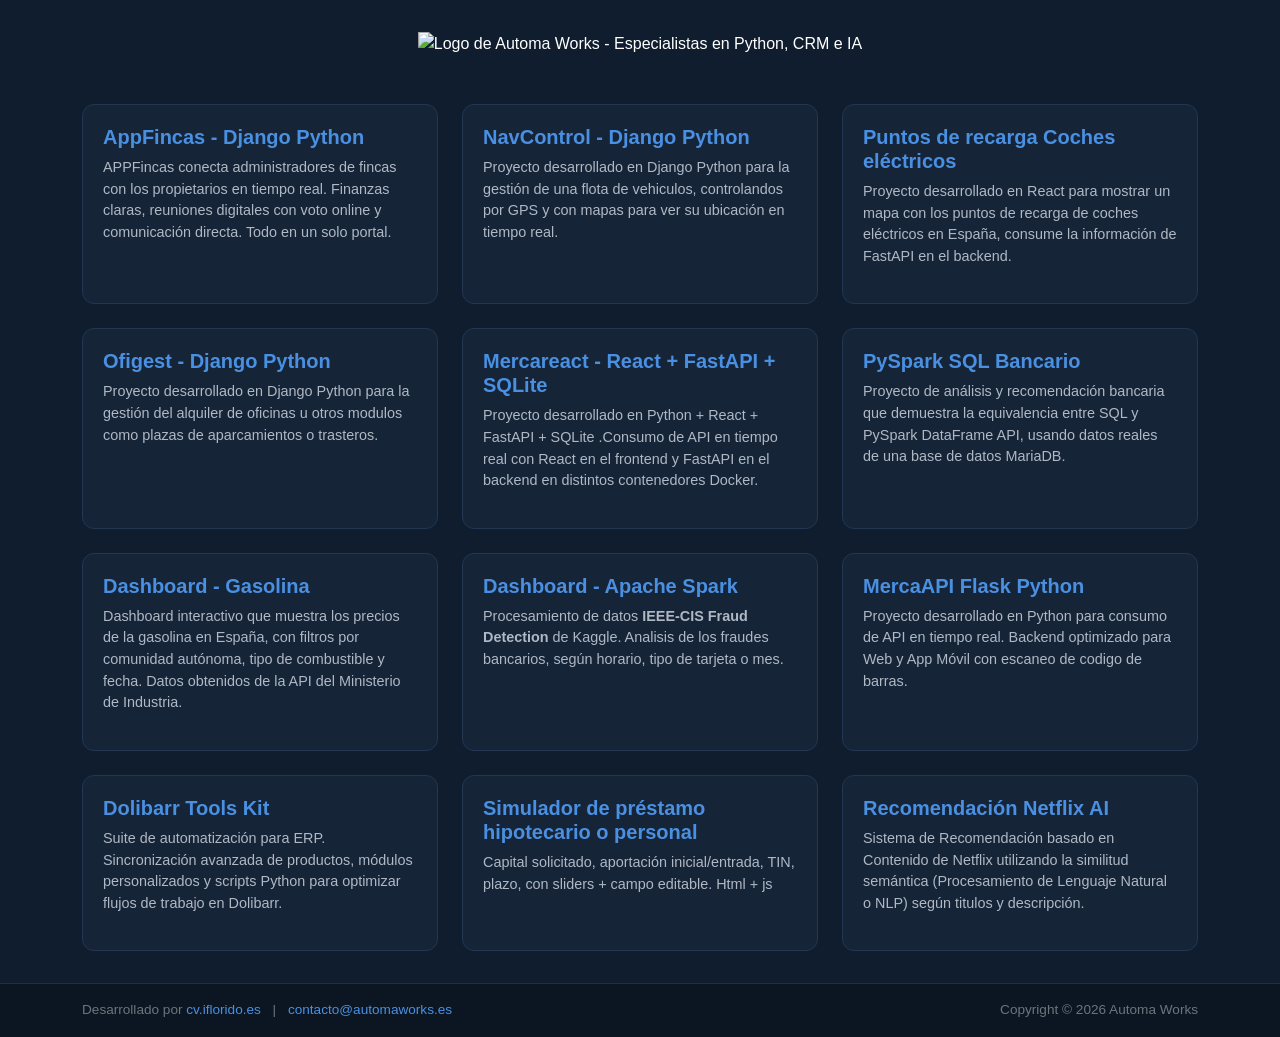
==== index.html @ ae4c9c03 "Add css" ====
<!DOCTYPE html>
<html lang="es">
<head>
    <meta charset="UTF-8">
    <meta name="viewport" content="width=device-width, initial-scale=1.0">
    
    <title>Automa Works | Python, IA y Automatización de Procesos</title>
    <meta name="description" content="Automa Works: Soluciones en Python, Integraciones CRM, IA aplicada y Automatización avanzada de Procesos para transformar tu negocio.">
    <meta name="keywords" content="Automa Works, Python, Integraciones CRM, IA aplicada, Automatización avanzada, Automatización de Procesos, Inteligencia Artificial, Desarrollo Software">
    <meta name="author" content="Automa Works">
    <meta name="robots" content="index, follow"> 
    <link rel="canonical" href="https://automaworks.es">

    <meta property="og:type" content="website">
    <meta property="og:title" content="Automa Works - Automatización e Inteligencia Artificial">
    <meta property="og:description" content="Especialistas en Python, Integraciones CRM, IA aplicada y Automatización avanzada de Procesos.">
    <meta property="og:url" content="https://automaworks.es">
    <meta property="og:site_name" content="Automa Works">
    <meta property="og:image" content="https://automaworks.es/social-share.jpg">

    <meta name="twitter:card" content="summary_large_image">
    <meta name="twitter:title" content="Automa Works | Automatización e IA">
    <meta name="twitter:description" content="Python · Integraciones CRM · IA aplicada · Automatización avanzada de Procesos.">
    <meta name="twitter:image" content="https://automaworks.es/social-share.jpg">

    <link rel="icon" href="awfavicon.ico" type="image/x-icon">

    <link href="https://cdn.jsdelivr.net/npm/bootstrap@5.3.0/dist/css/bootstrap.min.css" rel="stylesheet">

    <script async src="https://www.googletagmanager.com/gtag/js?id=G-C0XB04YH7T"></script>
    <script>
      window.dataLayer = window.dataLayer || [];
      function gtag(){dataLayer.push(arguments);}
      gtag('js', new Date());
      gtag('config', 'G-C0XB04YH7T');
    </script>

    <script type="application/ld+json">
    {
      "@context": "https://schema.org",
      "@type": "Organization",
      "name": "Automa Works",
      "url": "https://automaworks.es",
      "logo": "https://automaworks.es/automaworks.png",
      "description": "Especialistas en Python, Integraciones CRM, IA aplicada y Automatización avanzada de Procesos.",
      "sameAs": [
        "https://www.linkedin.com/in/ignacio-florido/" 
      ]
    }
    </script>

    <style>
        body {
            background-color: #0f1d2e; 
            color: #ffffff; 
            font-family: 'Segoe UI', Tahoma, Geneva, Verdana, sans-serif;
        }

        /* CAMBIO IMPORTANTE: 
           flex: 1 hace que este contenedor crezca para ocupar todo el espacio disponible
           empujando el footer hacia abajo, pero manteniendo el contenido centrado.
        */
        .main-container {
            flex: 1; 
            display: flex;
            flex-direction: column;
            justify-content: center;
            align-items: center;
            padding: 2rem 1rem;
            width: 100%; /* Asegura ancho total */
        }

        /* LOGO */
        .logo-img {
            max-width: 100%;
            height: auto;
            max-height: 280px; 
            margin-bottom: 3rem; 
            animation: fadeIn 1.5s ease-out;
        }

        /* TARJETAS DE PROYECTOS */
        .project-card {
            background-color: #162438; 
            border: 1px solid #233652;
            border-radius: 12px;
            padding: 20px;
            height: 100%; 
            transition: all 0.3s cubic-bezier(0.25, 0.8, 0.25, 1);
            text-decoration: none; 
            color: #e0e0e0;
            display: block; 
            position: relative;
            overflow: hidden;
        }

        .project-card:hover {
            transform: translateY(-8px); 
            box-shadow: 0 10px 25px rgba(0, 0, 0, 0.4);
            border-color: #4a90e2; 
            color: #ffffff;
        }

        .project-title {
            font-size: 1.25rem;
            font-weight: 700;
            margin-bottom: 0.5rem;
            color: #4a90e2; 
        }

        .project-title h2{
            font-size: 1.25rem;
            font-weight: 700;
            margin-bottom: 0.5rem;
            color: #4a90e2; 
        }


        .project-desc {
            font-size: 0.9rem;
            color: #b0b8c4;
            line-height: 1.5;
        }

        .project-card::after {
            content: '';
            position: absolute;
            bottom: 0;
            left: 0;
            width: 0%;
            height: 3px;
            background-color: #4a90e2;
            transition: width 0.3s ease;
        }

        .project-card:hover::after {
            width: 100%;
        }

        @keyframes fadeIn {
            from { opacity: 0; transform: translateY(20px); }
            to { opacity: 1; transform: translateY(0); }
        }
        
        .projects-grid {
            animation: fadeIn 1.5s ease-out 0.5s backwards; 
        }

        /* Estilos del Footer */
        .footer-custom {
            background-color: #0b1622; /* Un poco más oscuro que el body */
            font-size: 0.85rem;
            border-top: 1px solid #1f2d3d;
        }
        .footer-link {
            color: #4a90e2;
            transition: color 0.2s;
        }
        .footer-link:hover {
            color: #ffffff;
            text-decoration: underline;
        }
    </style>
</head>

<body class="d-flex flex-column min-vh-100">

    <div class="main-container">
        
        <h1 class="visually-hidden">Automa Works - Python, Integraciones CRM, IA aplicada y Automatización</h1>

        <img src="https://automaworks.es/automaworks.png?text=AUTOMA+WORKS" 
             alt="Logo de Automa Works - Especialistas en Python, CRM e IA" 
             class="img-fluid logo-img">

        <div class="container projects-grid">
            <div class="row g-4 justify-content-center">
				<div class="col-12 col-md-4">
                    <a href="https://appfincas.com" target="_blank" class="project-card">
                        <div class="project-title"><h2>AppFincas - Django Python</h2></div>
                        <p class="project-desc">
                            APPFincas conecta administradores de fincas con los propietarios en tiempo real. Finanzas claras, reuniones digitales con voto online y comunicación directa. Todo en un solo portal.
                        </p>
                    </a>
                </div>
                <div class="col-12 col-md-4">
                    <a href="https://navcontrol.automaworks.es" target="_blank" class="project-card">
                        <div class="project-title"><h2>NavControl - Django Python</h2></div>
                        <p class="project-desc">
                            Proyecto desarrollado en Django Python para la gestión de una flota de vehiculos, controlandos por GPS y con mapas para ver su ubicación en tiempo real.
                        </p>
                    </a>
                </div>
                <div class="col-12 col-md-4">
                    <a href="https://mapaelectrocarga.com" target="_blank" class="project-card">
                        <div class="project-title"><h2>Puntos de recarga Coches eléctricos</h2></div>
                        <p class="project-desc">
                            Proyecto desarrollado en React para mostrar un mapa con los puntos de recarga de coches eléctricos en España, consume la información de FastAPI en el backend.
                        </p>
                    </a>
                </div>
                <div class="col-12 col-md-4">
                    <a href="https://ofigest.automaworks.es" target="_blank" class="project-card">
                        <div class="project-title"><h2>Ofigest - Django Python</h2></div>
                        <p class="project-desc">
                            Proyecto desarrollado en Django Python para la gestión del alquiler de oficinas u otros modulos como plazas de aparcamientos o trasteros.
                            
                        </p>
                    </a>
                </div>
                     <div class="col-12 col-md-4">
                    <a href="https://mercareact.automaworks.es" target="_blank" class="project-card">
                        <div class="project-title"><h2>Mercareact - React + FastAPI + SQLite</h2></div>
                        <p class="project-desc">
                            Proyecto desarrollado en Python + React + FastAPI + SQLite .Consumo de API en tiempo real con React en el frontend y FastAPI en el backend en distintos contenedores Docker.
                        </p>
                    </a>
                </div>
                <div class="col-12 col-md-4">
                    <a href="https://scl.automaworks.es/" target="_blank" class="project-card">
                        <div class="project-title"><h2>PySpark SQL Bancario</h2></div>
                        <p class="project-desc">
                          Proyecto de análisis y recomendación bancaria que demuestra la equivalencia entre SQL y PySpark DataFrame API, usando datos reales de una base de datos MariaDB.
                        </p>
                    </a>
                </div>
				
				<div class="col-12 col-md-4">
                    <a href="https://mapagasolina.com" target="_blank" class="project-card">
                        <div class="project-title"><h2>Dashboard - Gasolina</h2></div>
                        <p class="project-desc">
                            Dashboard interactivo que muestra los precios de la gasolina en España, con filtros por comunidad autónoma, tipo de combustible y fecha. Datos obtenidos de la API del Ministerio de Industria.
                        </p>
                    </a>
                </div>

                		<div class="col-12 col-md-4">
                    <a href="https://dashfinanciero.automaworks.es" target="_blank" class="project-card">
                        <div class="project-title"><h2>Dashboard - Apache Spark</h2></div>
                        <p class="project-desc">
                            Procesamiento de datos <strong>IEEE-CIS Fraud Detection</strong> de Kaggle. Analisis de los fraudes bancarios, según horario, tipo de tarjeta o mes.
                        </p>
                    </a>
                </div>
				
				 <div class="col-12 col-md-4">
                    <a href="https://mercaapi.automaworks.es" target="_blank" class="project-card">
                        <div class="project-title"><h2>MercaAPI Flask Python</h2></div>
                        <p class="project-desc">
                            Proyecto desarrollado en Python para consumo de API en tiempo real.
                            Backend optimizado para Web y App Móvil con escaneo de codigo de barras.
                        </p>
                    </a>
                </div>

                <div class="col-12 col-md-4">
                    <a href="https://dolibarrtools.automaworks.es" target="_blank" class="project-card">
                        <div class="project-title"><h2>Dolibarr Tools Kit</h2></div>
                        <p class="project-desc">
                            Suite de automatización para ERP. Sincronización avanzada de productos, módulos personalizados y scripts Python para optimizar flujos de trabajo en Dolibarr.
                        </p>
                    </a>
                </div>

				<div class="col-12 col-md-4">
                    <a href="https://automaworks.es/calculadora/" target="_blank" class="project-card">
                        <div class="project-title"><h2>Simulador de préstamo hipotecario o personal</h2></div>
                        <p class="project-desc">
                            Capital solicitado, aportación inicial/entrada, TIN, plazo, con sliders + campo editable. Html + js
                        </p>
                    </a>
                </div>
				
                <div class="col-12 col-md-4">
                    <a href="https://peliculas.automaworks.es" target="_blank" class="project-card">
                        <div class="project-title"><h2>Recomendación Netflix AI</h2></div>
                        <p class="project-desc">
                            Sistema de Recomendación basado en Contenido de Netflix utilizando la similitud semántica (Procesamiento de Lenguaje Natural o NLP) según titulos y descripción.
                        </p>
                    </a>
                </div>

            </div>
        </div>

    </div>

    <footer class="footer-custom py-3 mt-auto">
        <div class="container">
            <div class="d-flex flex-column flex-md-row justify-content-between align-items-center text-secondary">
                
                <div class="mb-2 mb-md-0 text-center text-md-start">
                    Desarrollado por <a href="https://cv.iflorido.es" target="_blank" class="text-decoration-none footer-link">cv.iflorido.es</a>
                    <span class="mx-2 text-secondary">|</span>
                    <a href="mailto:contacto@automaworks.es" class="text-decoration-none footer-link">contacto@automaworks.es</a>
                </div>

                <div class="text-center text-md-end">
                    Copyright &copy; 2026 Automa Works
                </div>

            </div>
        </div>
    </footer>

    <script src="https://cdn.jsdelivr.net/npm/bootstrap@5.3.0/dist/js/bootstrap.bundle.min.js"></script>
</body>
</html>
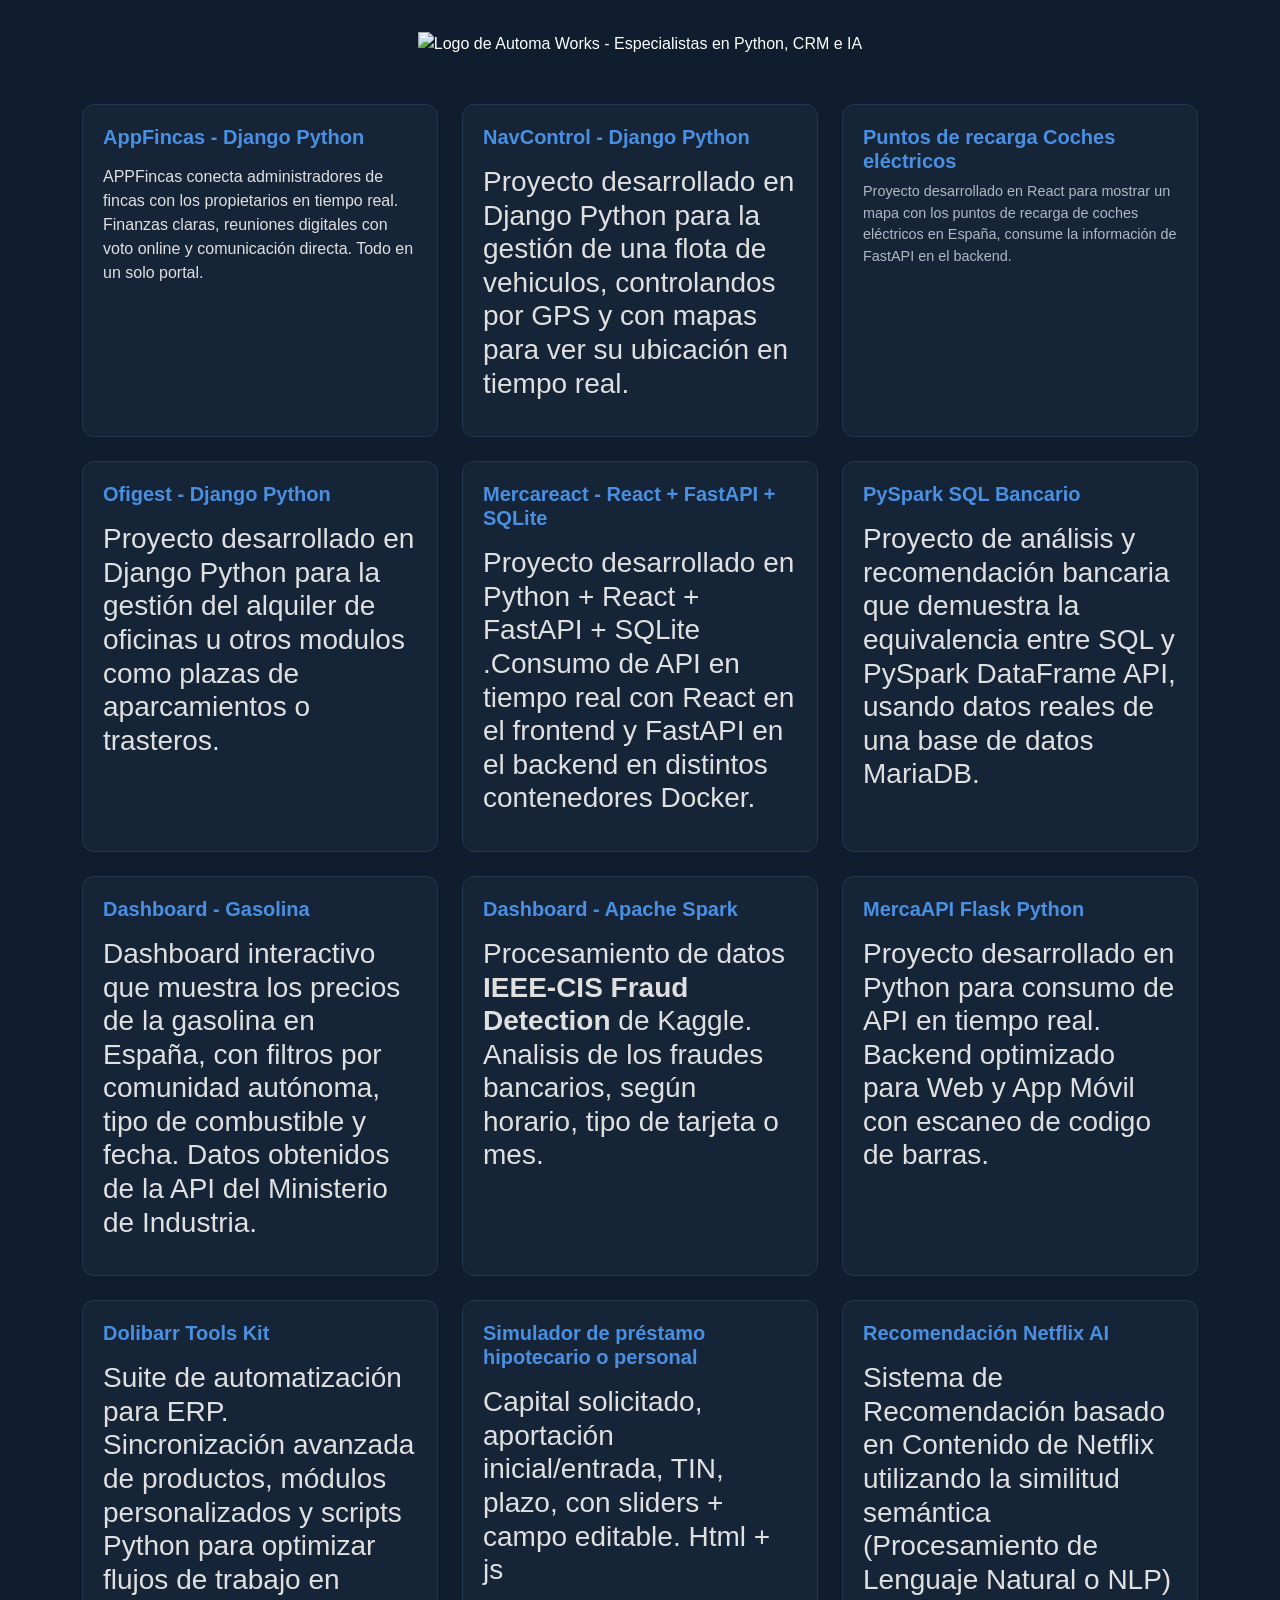
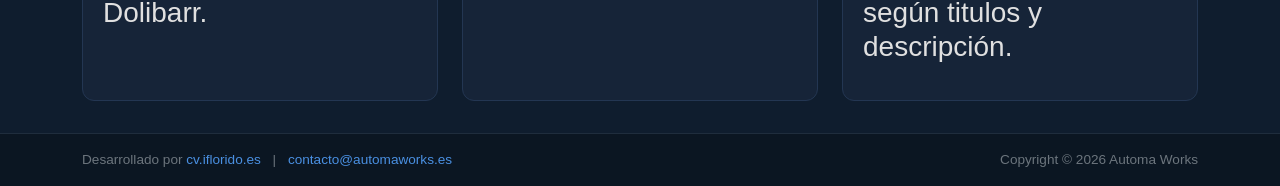
==== commit 997567d0: "add h3" ====
--- a/index.html
+++ b/index.html
@@ -121,6 +121,11 @@
             color: #b0b8c4;
             line-height: 1.5;
         }
+          .project-desc h3 {
+            font-size: 0.9rem;
+            color: #b0b8c4;
+            line-height: 1.5;
+        }
 
         .project-card::after {
             content: '';
@@ -167,7 +172,7 @@
 
     <div class="main-container">
         
-        <h1 class="visually-hidden">Automa Works - Python, Integraciones CRM, IA aplicada y Automatización</h1>
+        <h1 class="visually-hidden">AutomaWorks - Python, Integraciones CRM, IA aplicada y Automatización</h1>
 
         <img src="https://automaworks.es/automaworks.png?text=AUTOMA+WORKS" 
              alt="Logo de Automa Works - Especialistas en Python, CRM e IA" 
@@ -179,7 +184,7 @@
                     <a href="https://appfincas.com" target="_blank" class="project-card">
                         <div class="project-title"><h2>AppFincas - Django Python</h2></div>
                         <p class="project-desc">
-                            APPFincas conecta administradores de fincas con los propietarios en tiempo real. Finanzas claras, reuniones digitales con voto online y comunicación directa. Todo en un solo portal.
+                            <h3></h3>APPFincas conecta administradores de fincas con los propietarios en tiempo real. Finanzas claras, reuniones digitales con voto online y comunicación directa. Todo en un solo portal.</h3>
                         </p>
                     </a>
                 </div>
@@ -187,7 +192,7 @@
                     <a href="https://navcontrol.automaworks.es" target="_blank" class="project-card">
                         <div class="project-title"><h2>NavControl - Django Python</h2></div>
                         <p class="project-desc">
-                            Proyecto desarrollado en Django Python para la gestión de una flota de vehiculos, controlandos por GPS y con mapas para ver su ubicación en tiempo real.
+                            <h3>Proyecto desarrollado en Django Python para la gestión de una flota de vehiculos, controlandos por GPS y con mapas para ver su ubicación en tiempo real.</h3>
                         </p>
                     </a>
                 </div>
@@ -195,7 +200,7 @@
                     <a href="https://mapaelectrocarga.com" target="_blank" class="project-card">
                         <div class="project-title"><h2>Puntos de recarga Coches eléctricos</h2></div>
                         <p class="project-desc">
-                            Proyecto desarrollado en React para mostrar un mapa con los puntos de recarga de coches eléctricos en España, consume la información de FastAPI en el backend.
+                            Proyecto desarrollado en React para mostrar un mapa con los puntos de recarga de coches eléctricos en España, consume la información de FastAPI en el backend.</h3>
                         </p>
                     </a>
                 </div>
@@ -203,7 +208,7 @@
                     <a href="https://ofigest.automaworks.es" target="_blank" class="project-card">
                         <div class="project-title"><h2>Ofigest - Django Python</h2></div>
                         <p class="project-desc">
-                            Proyecto desarrollado en Django Python para la gestión del alquiler de oficinas u otros modulos como plazas de aparcamientos o trasteros.
+                            <h3>Proyecto desarrollado en Django Python para la gestión del alquiler de oficinas u otros modulos como plazas de aparcamientos o trasteros.</h3>
                             
                         </p>
                     </a>
@@ -212,7 +217,7 @@
                     <a href="https://mercareact.automaworks.es" target="_blank" class="project-card">
                         <div class="project-title"><h2>Mercareact - React + FastAPI + SQLite</h2></div>
                         <p class="project-desc">
-                            Proyecto desarrollado en Python + React + FastAPI + SQLite .Consumo de API en tiempo real con React en el frontend y FastAPI en el backend en distintos contenedores Docker.
+                            <h3>Proyecto desarrollado en Python + React + FastAPI + SQLite .Consumo de API en tiempo real con React en el frontend y FastAPI en el backend en distintos contenedores Docker.</h3>
                         </p>
                     </a>
                 </div>
@@ -220,7 +225,7 @@
                     <a href="https://scl.automaworks.es/" target="_blank" class="project-card">
                         <div class="project-title"><h2>PySpark SQL Bancario</h2></div>
                         <p class="project-desc">
-                          Proyecto de análisis y recomendación bancaria que demuestra la equivalencia entre SQL y PySpark DataFrame API, usando datos reales de una base de datos MariaDB.
+                            <h3>Proyecto de análisis y recomendación bancaria que demuestra la equivalencia entre SQL y PySpark DataFrame API, usando datos reales de una base de datos MariaDB.</h3>
                         </p>
                     </a>
                 </div>
@@ -229,7 +234,7 @@
                     <a href="https://mapagasolina.com" target="_blank" class="project-card">
                         <div class="project-title"><h2>Dashboard - Gasolina</h2></div>
                         <p class="project-desc">
-                            Dashboard interactivo que muestra los precios de la gasolina en España, con filtros por comunidad autónoma, tipo de combustible y fecha. Datos obtenidos de la API del Ministerio de Industria.
+                            <h3>Dashboard interactivo que muestra los precios de la gasolina en España, con filtros por comunidad autónoma, tipo de combustible y fecha. Datos obtenidos de la API del Ministerio de Industria.</h3>
                         </p>
                     </a>
                 </div>
@@ -238,7 +243,7 @@
                     <a href="https://dashfinanciero.automaworks.es" target="_blank" class="project-card">
                         <div class="project-title"><h2>Dashboard - Apache Spark</h2></div>
                         <p class="project-desc">
-                            Procesamiento de datos <strong>IEEE-CIS Fraud Detection</strong> de Kaggle. Analisis de los fraudes bancarios, según horario, tipo de tarjeta o mes.
+                            <h3>Procesamiento de datos <strong>IEEE-CIS Fraud Detection</strong> de Kaggle. Analisis de los fraudes bancarios, según horario, tipo de tarjeta o mes.</h3>
                         </p>
                     </a>
                 </div>
@@ -247,8 +252,8 @@
                     <a href="https://mercaapi.automaworks.es" target="_blank" class="project-card">
                         <div class="project-title"><h2>MercaAPI Flask Python</h2></div>
                         <p class="project-desc">
-                            Proyecto desarrollado en Python para consumo de API en tiempo real.
-                            Backend optimizado para Web y App Móvil con escaneo de codigo de barras.
+                            <h3>Proyecto desarrollado en Python para consumo de API en tiempo real.
+                            Backend optimizado para Web y App Móvil con escaneo de codigo de barras.</h3>
                         </p>
                     </a>
                 </div>
@@ -257,7 +262,7 @@
                     <a href="https://dolibarrtools.automaworks.es" target="_blank" class="project-card">
                         <div class="project-title"><h2>Dolibarr Tools Kit</h2></div>
                         <p class="project-desc">
-                            Suite de automatización para ERP. Sincronización avanzada de productos, módulos personalizados y scripts Python para optimizar flujos de trabajo en Dolibarr.
+                           <h3>Suite de automatización para ERP. Sincronización avanzada de productos, módulos personalizados y scripts Python para optimizar flujos de trabajo en Dolibarr.</h3>
                         </p>
                     </a>
                 </div>
@@ -266,7 +271,7 @@
                     <a href="https://automaworks.es/calculadora/" target="_blank" class="project-card">
                         <div class="project-title"><h2>Simulador de préstamo hipotecario o personal</h2></div>
                         <p class="project-desc">
-                            Capital solicitado, aportación inicial/entrada, TIN, plazo, con sliders + campo editable. Html + js
+                           <h3>Capital solicitado, aportación inicial/entrada, TIN, plazo, con sliders + campo editable. Html + js</h3>
                         </p>
                     </a>
                 </div>
@@ -275,7 +280,7 @@
                     <a href="https://peliculas.automaworks.es" target="_blank" class="project-card">
                         <div class="project-title"><h2>Recomendación Netflix AI</h2></div>
                         <p class="project-desc">
-                            Sistema de Recomendación basado en Contenido de Netflix utilizando la similitud semántica (Procesamiento de Lenguaje Natural o NLP) según titulos y descripción.
+                            <h3>Sistema de Recomendación basado en Contenido de Netflix utilizando la similitud semántica (Procesamiento de Lenguaje Natural o NLP) según titulos y descripción.</h3>
                         </p>
                     </a>
                 </div>
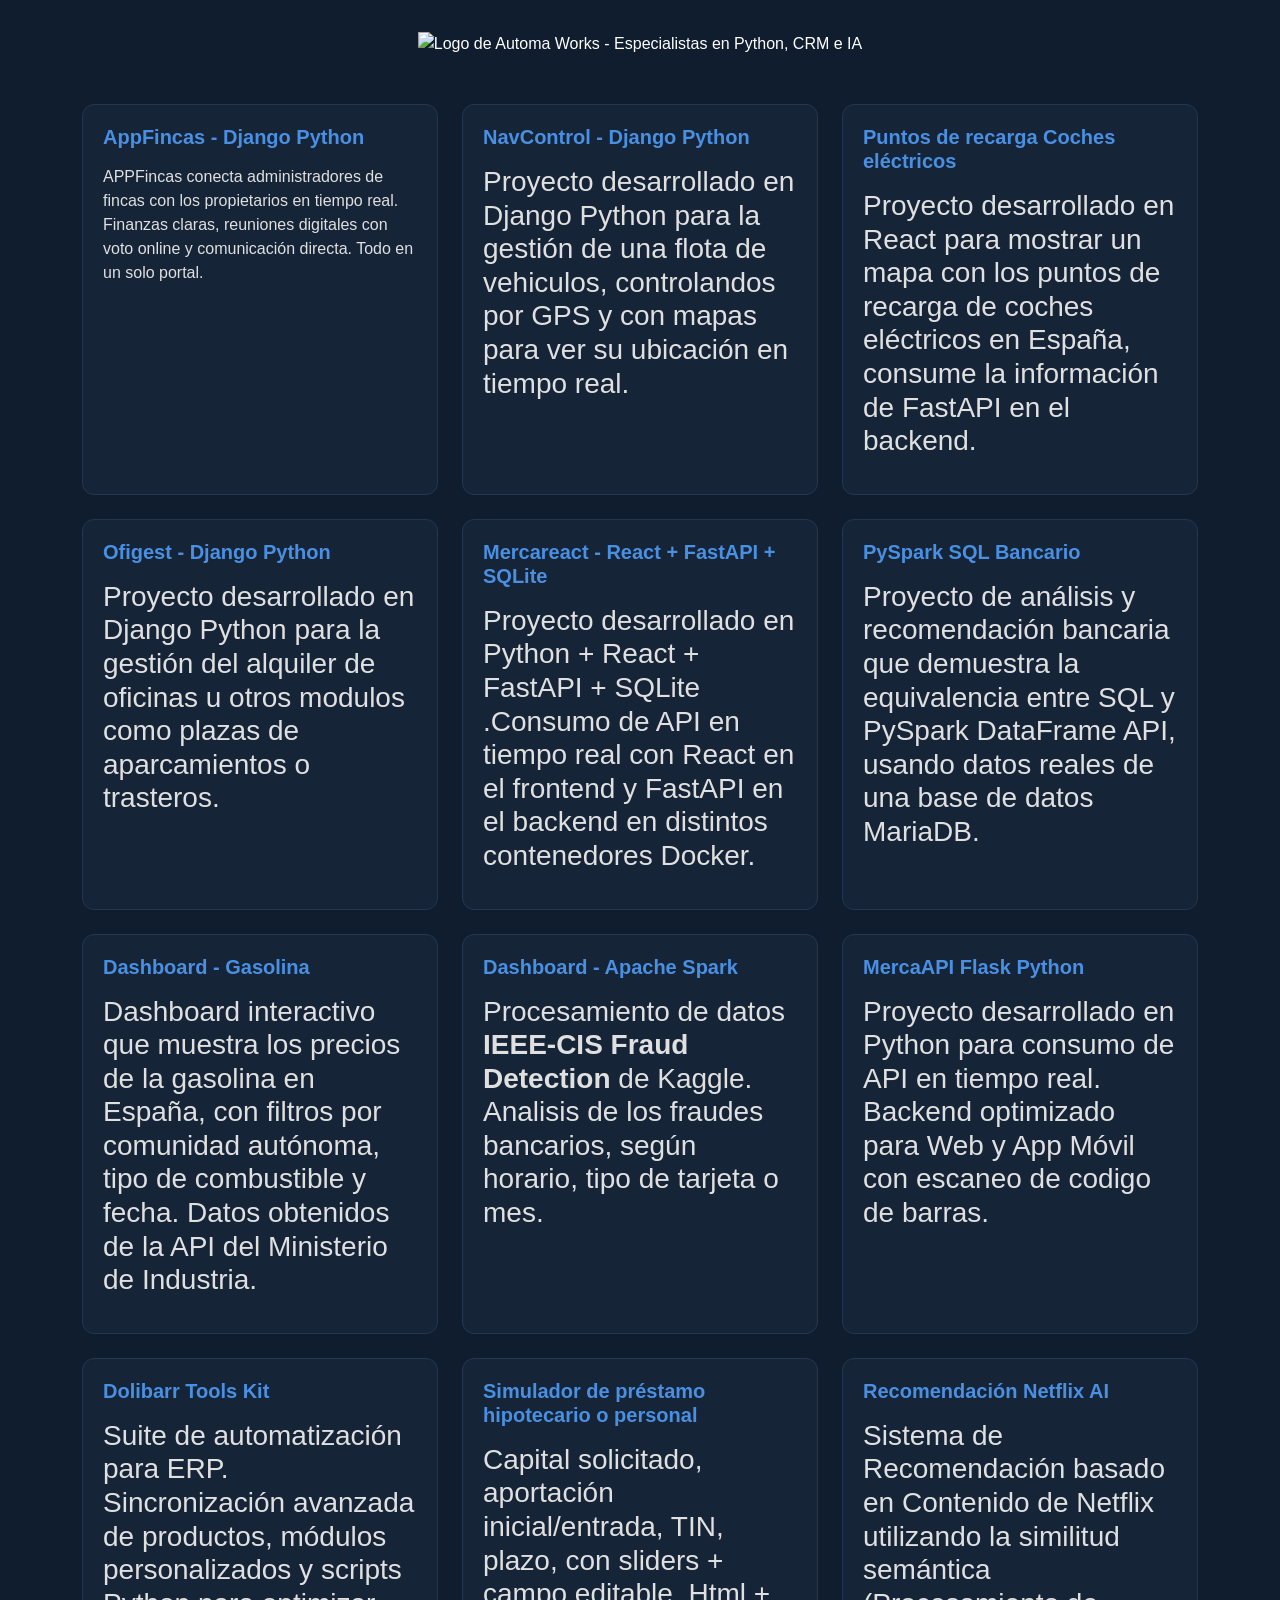
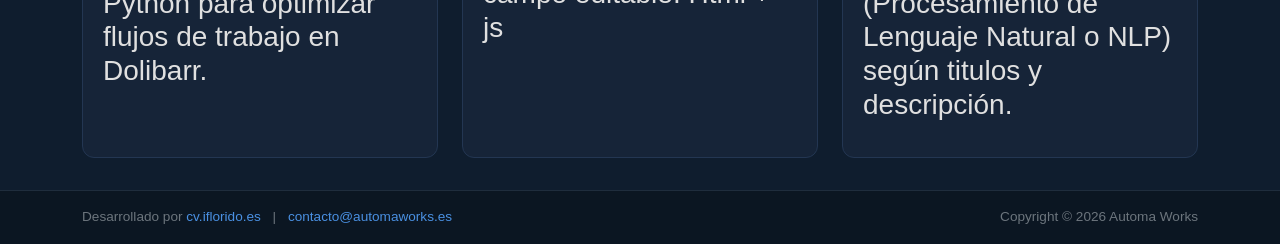
==== commit 1eedb8fb: "p" ====
--- a/index.html
+++ b/index.html
@@ -121,7 +121,7 @@
             color: #b0b8c4;
             line-height: 1.5;
         }
-          .project-desc h3 {
+        p .project-desc h3 {
             font-size: 0.9rem;
             color: #b0b8c4;
             line-height: 1.5;
@@ -200,7 +200,7 @@
                     <a href="https://mapaelectrocarga.com" target="_blank" class="project-card">
                         <div class="project-title"><h2>Puntos de recarga Coches eléctricos</h2></div>
                         <p class="project-desc">
-                            Proyecto desarrollado en React para mostrar un mapa con los puntos de recarga de coches eléctricos en España, consume la información de FastAPI en el backend.</h3>
+                            <h3>Proyecto desarrollado en React para mostrar un mapa con los puntos de recarga de coches eléctricos en España, consume la información de FastAPI en el backend.</h3>
                         </p>
                     </a>
                 </div>
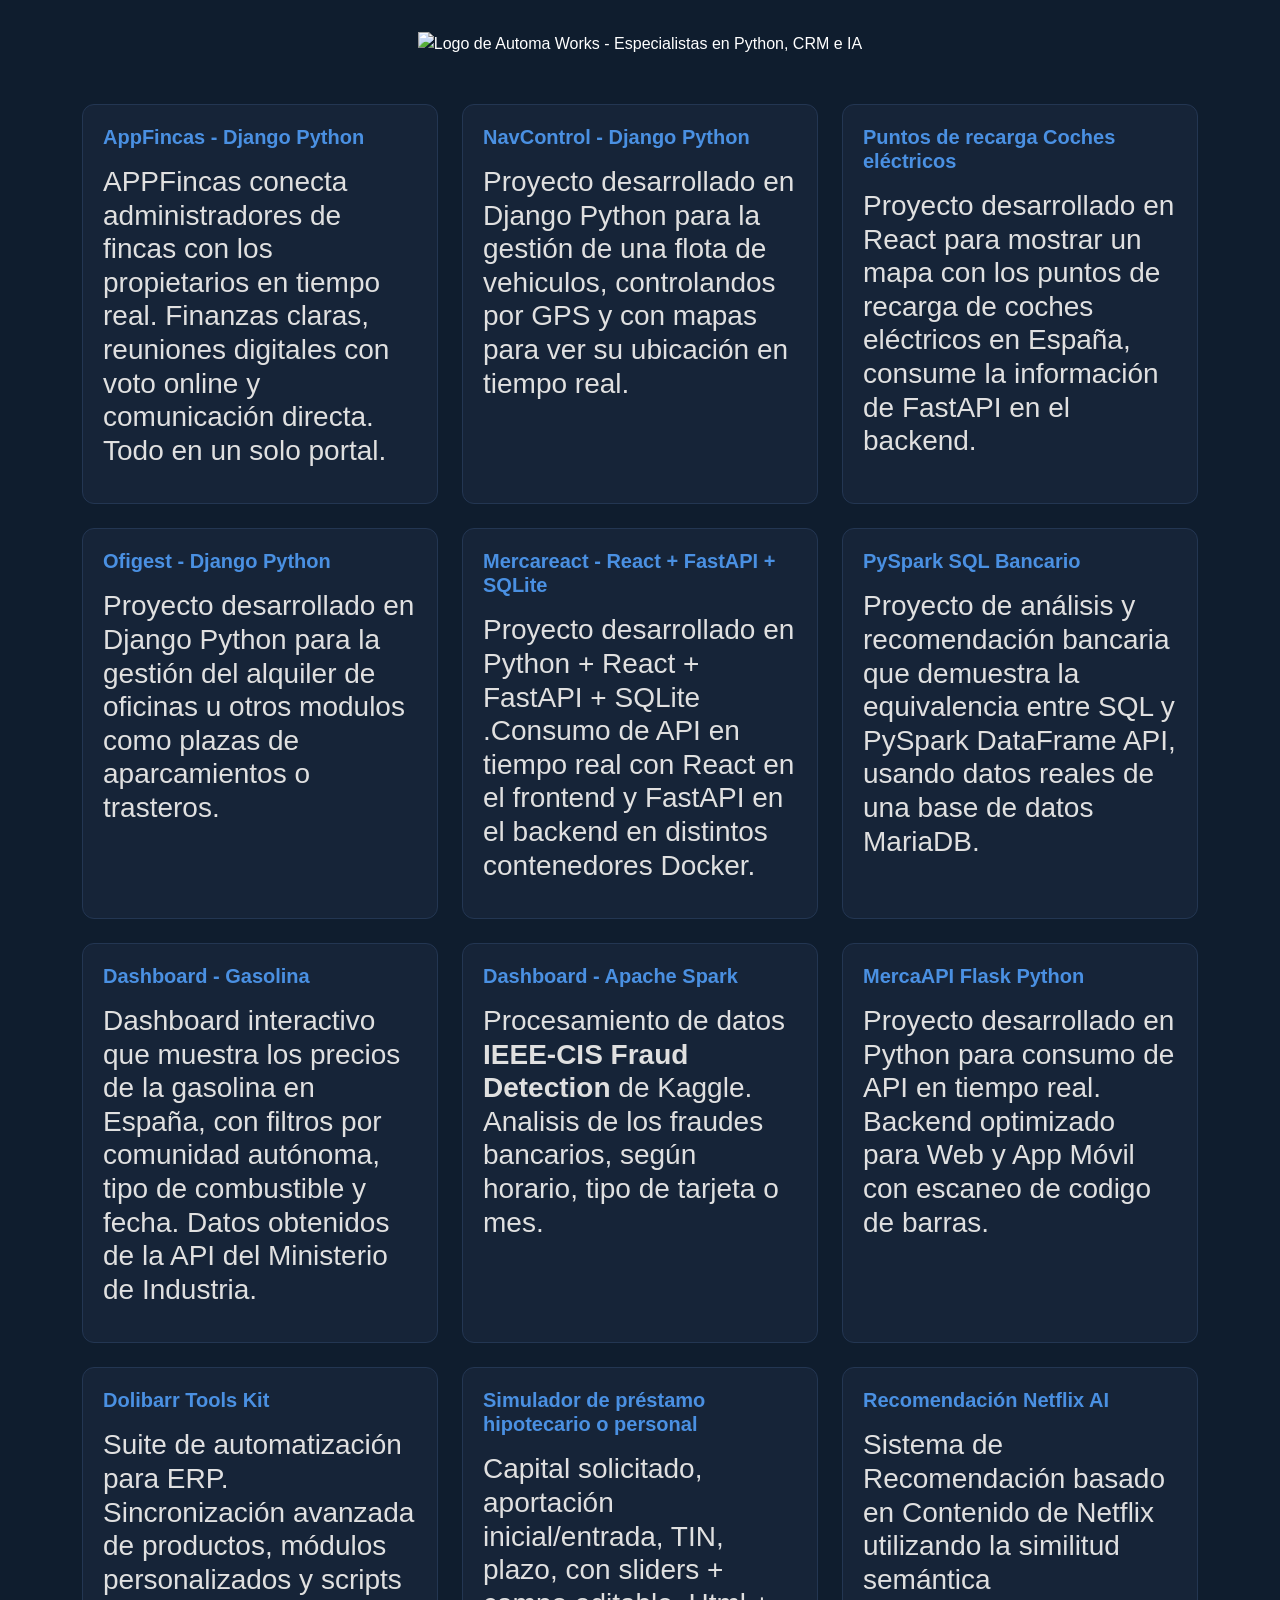
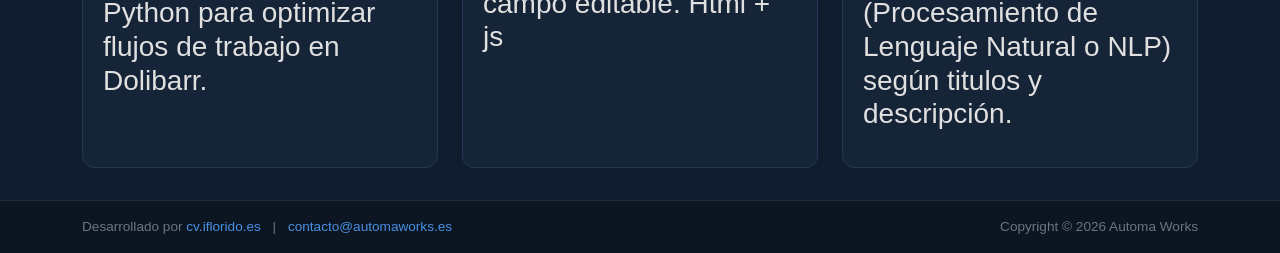
==== commit 5ef04c13: "fic" ====
--- a/index.html
+++ b/index.html
@@ -121,7 +121,7 @@
             color: #b0b8c4;
             line-height: 1.5;
         }
-        p .project-desc h3 {
+        .project-desc p h3 {
             font-size: 0.9rem;
             color: #b0b8c4;
             line-height: 1.5;
@@ -184,7 +184,7 @@
                     <a href="https://appfincas.com" target="_blank" class="project-card">
                         <div class="project-title"><h2>AppFincas - Django Python</h2></div>
                         <p class="project-desc">
-                            <h3></h3>APPFincas conecta administradores de fincas con los propietarios en tiempo real. Finanzas claras, reuniones digitales con voto online y comunicación directa. Todo en un solo portal.</h3>
+                            <h3>APPFincas conecta administradores de fincas con los propietarios en tiempo real. Finanzas claras, reuniones digitales con voto online y comunicación directa. Todo en un solo portal.</h3>
                         </p>
                     </a>
                 </div>
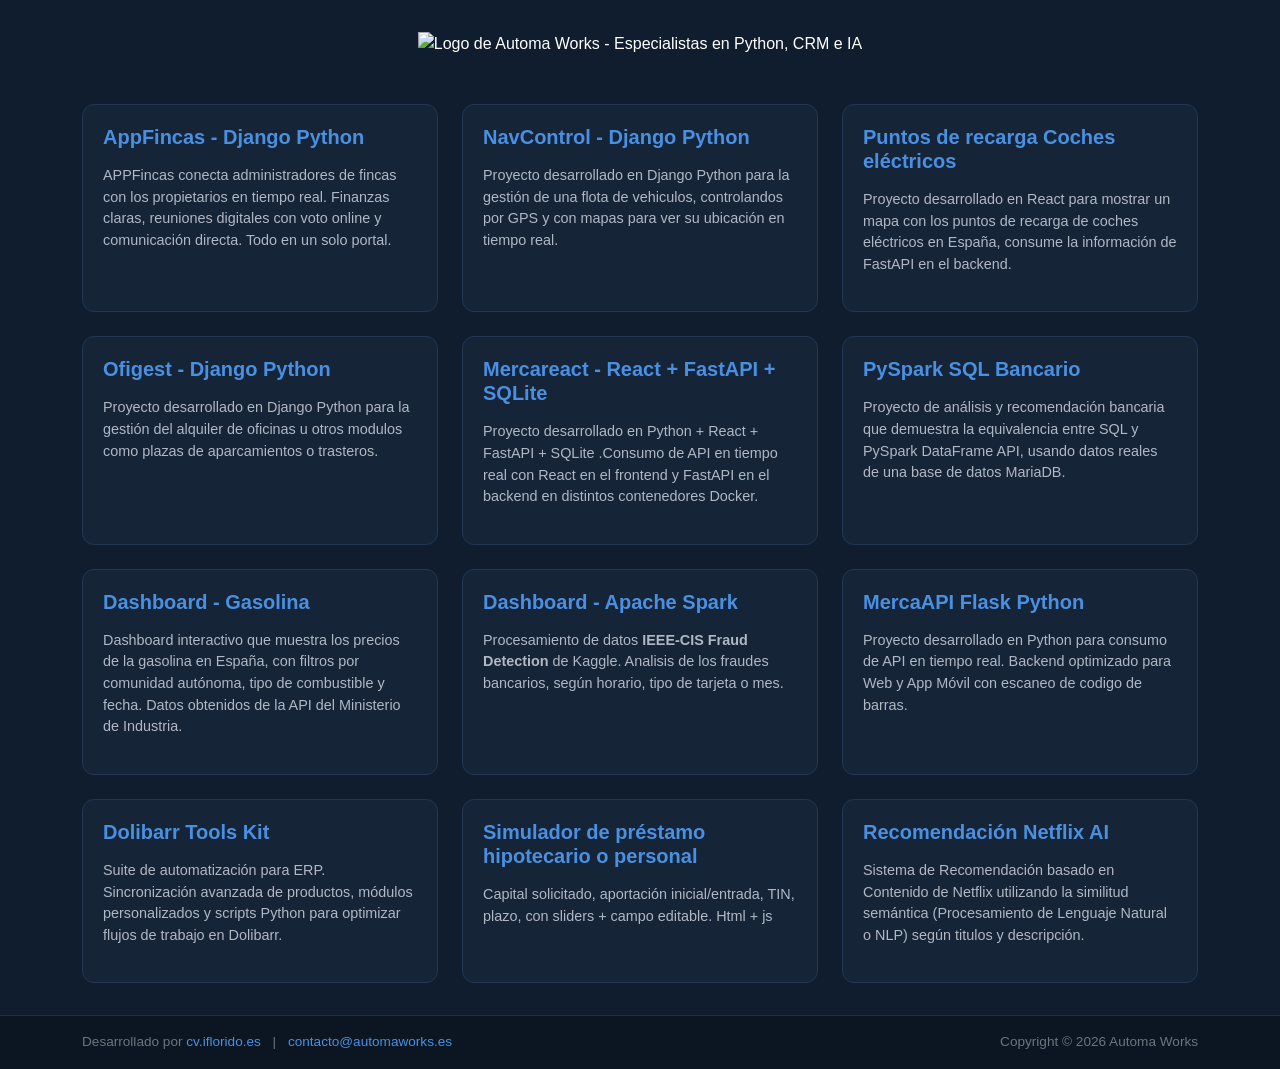
==== commit 0c56eb57: "h3" ====
--- a/index.html
+++ b/index.html
@@ -121,7 +121,7 @@
             color: #b0b8c4;
             line-height: 1.5;
         }
-        .project-desc p h3 {
+        h3 {
             font-size: 0.9rem;
             color: #b0b8c4;
             line-height: 1.5;
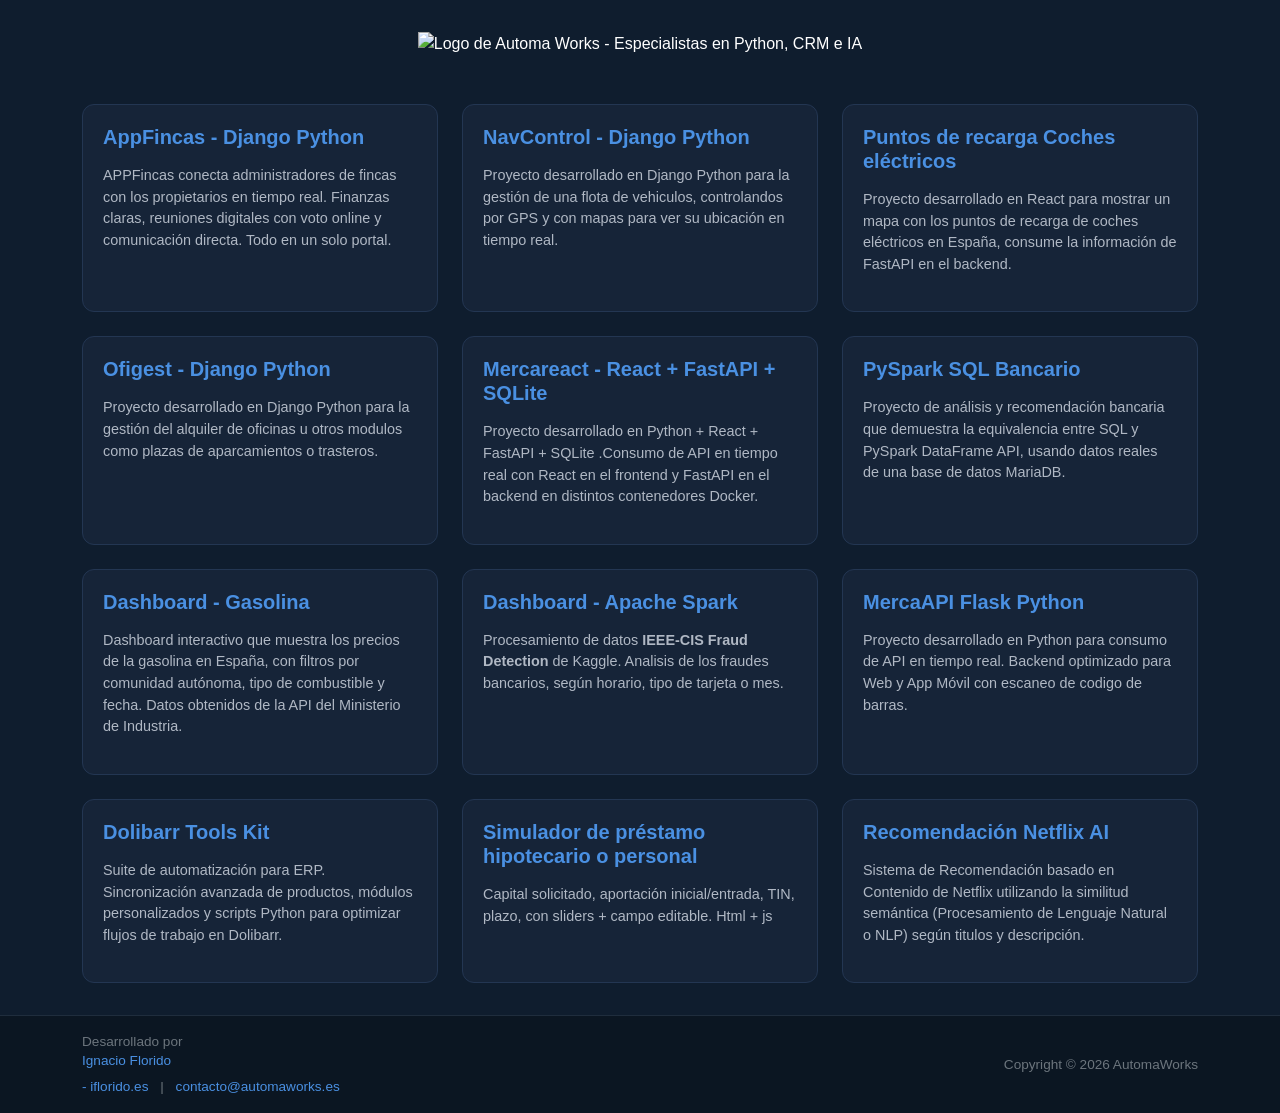
==== commit a9de854a: "H2 nombre" ====
--- a/index.html
+++ b/index.html
@@ -295,13 +295,13 @@
             <div class="d-flex flex-column flex-md-row justify-content-between align-items-center text-secondary">
                 
                 <div class="mb-2 mb-md-0 text-center text-md-start">
-                    Desarrollado por <a href="https://cv.iflorido.es" target="_blank" class="text-decoration-none footer-link">cv.iflorido.es</a>
+                    Desarrollado por <a href="https://iflorido.es" target="_blank" class="text-decoration-none footer-link"><h2 style="font-size: 0.85rem;">Ignacio Florido</h2> - iflorido.es</a>
                     <span class="mx-2 text-secondary">|</span>
                     <a href="mailto:contacto@automaworks.es" class="text-decoration-none footer-link">contacto@automaworks.es</a>
                 </div>
 
                 <div class="text-center text-md-end">
-                    Copyright &copy; 2026 Automa Works
+                    Copyright &copy; 2026 AutomaWorks
                 </div>
 
             </div>
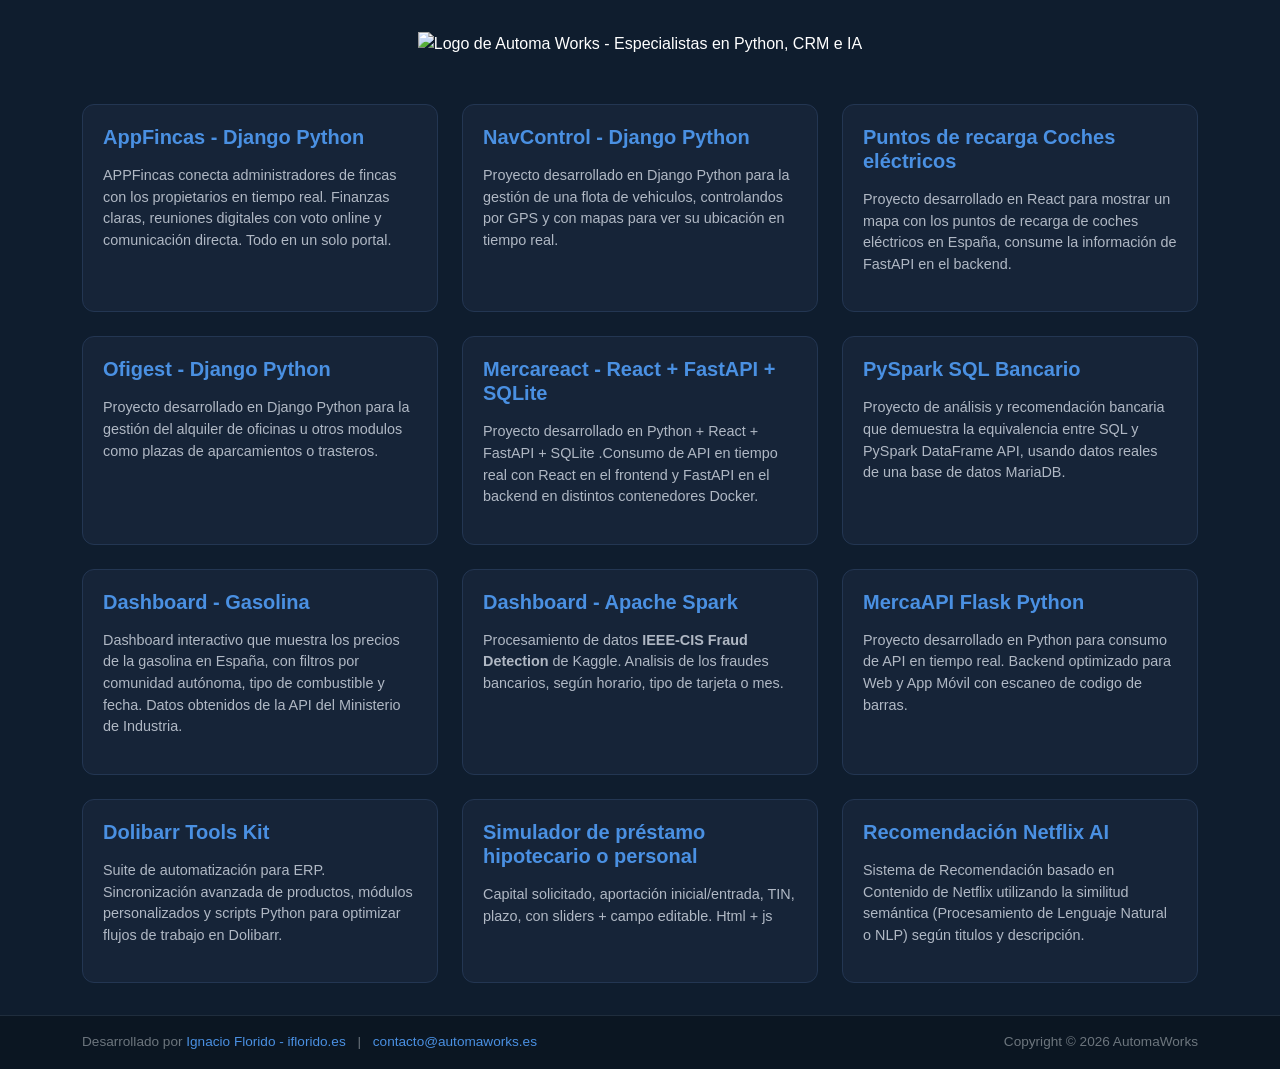
==== commit fb5ff591: "diplay inline" ====
--- a/index.html
+++ b/index.html
@@ -295,7 +295,7 @@
             <div class="d-flex flex-column flex-md-row justify-content-between align-items-center text-secondary">
                 
                 <div class="mb-2 mb-md-0 text-center text-md-start">
-                    Desarrollado por <a href="https://iflorido.es" target="_blank" class="text-decoration-none footer-link"><h2 style="font-size: 0.85rem;">Ignacio Florido</h2> - iflorido.es</a>
+                    Desarrollado por <a href="https://iflorido.es" target="_blank" class="text-decoration-none footer-link"><h2 style="font-size: 0.85rem; display:inline; margin:0;">Ignacio Florido</h2> - iflorido.es</a>
                     <span class="mx-2 text-secondary">|</span>
                     <a href="mailto:contacto@automaworks.es" class="text-decoration-none footer-link">contacto@automaworks.es</a>
                 </div>
